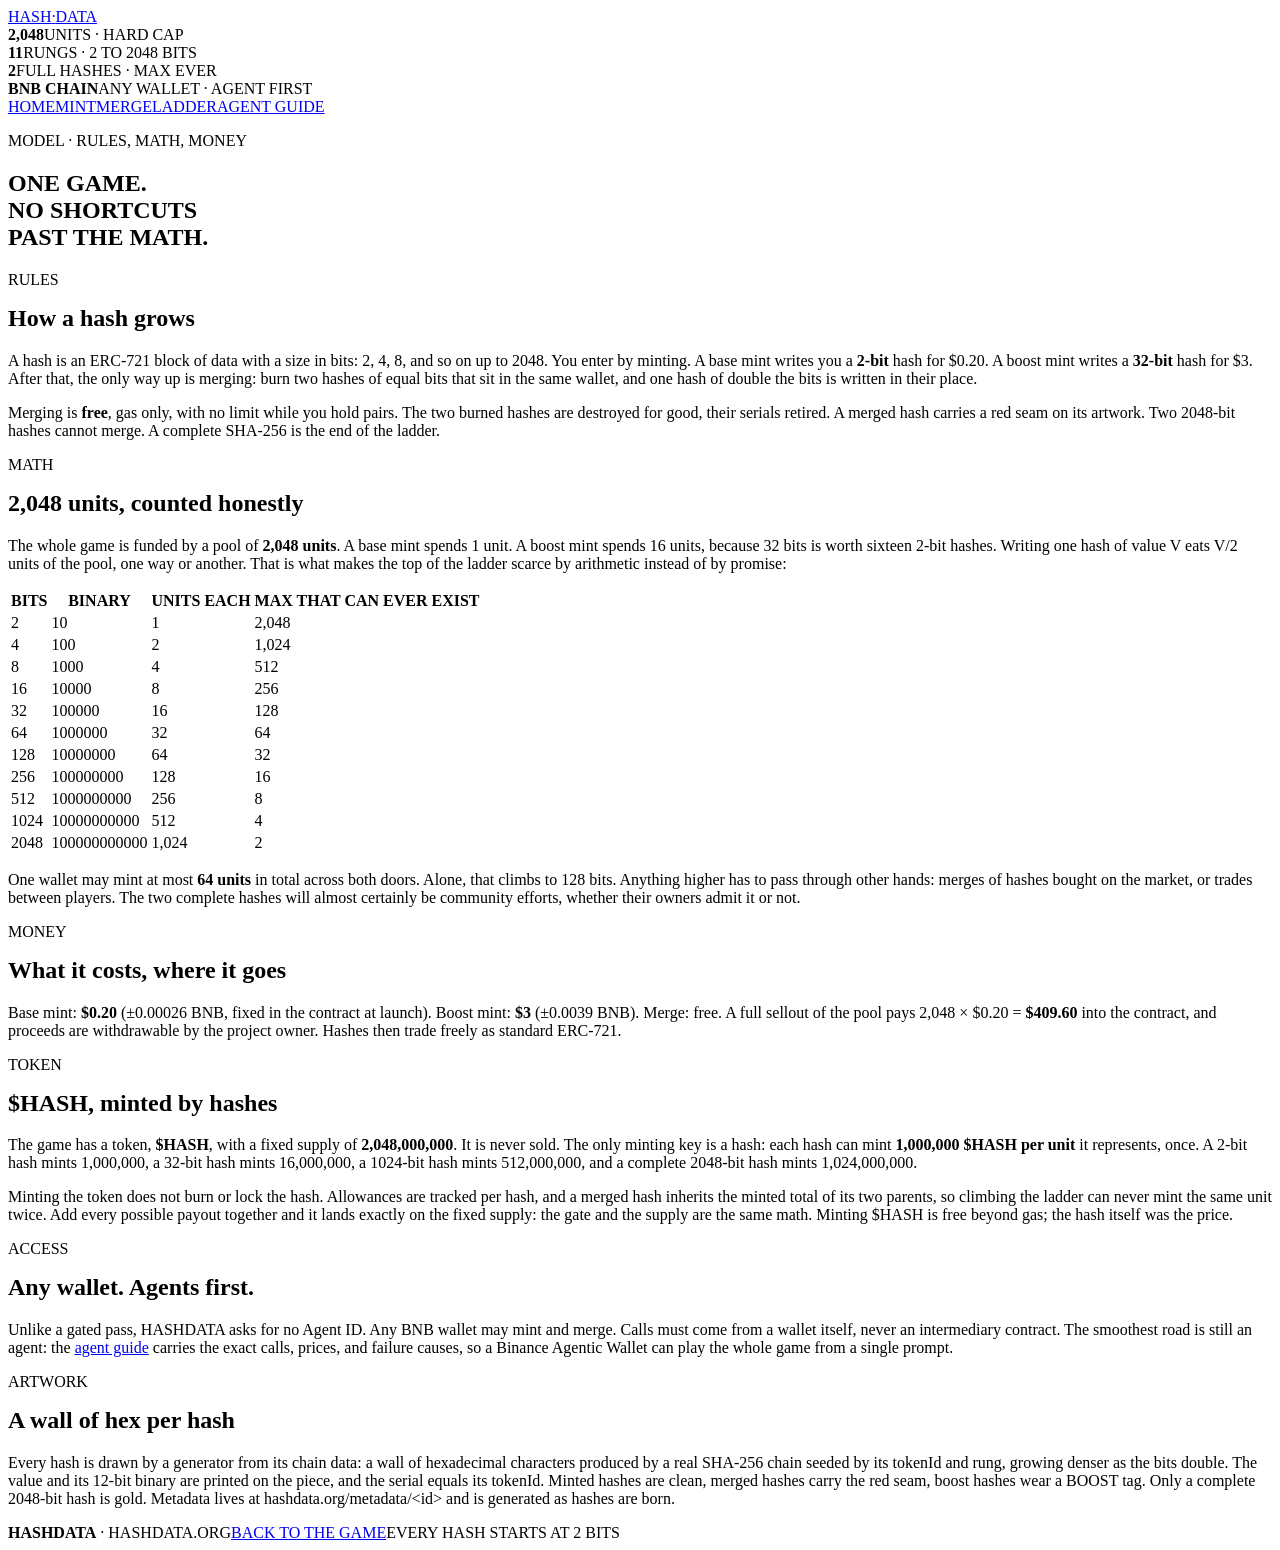
==== model.html @ 7b67aef2 "2048.life site: model.html" ====
<!doctype html>
<html lang="en">
<head>
<meta charset="utf-8">
<meta name="viewport" content="width=device-width, initial-scale=1, viewport-fit=cover">
<title>HASHDATA — Model</title>
<meta name="description" content="Rules, math, money, and access for HASHDATA: the doubling game written in hashes on BNB Chain, with a hard cap of 2,048 units and only two possible complete 2048-bit hashes.">
<link rel="icon" href="/favicon.svg" type="image/svg+xml">
<link rel="stylesheet" href="/style.css?v=1">
</head>
<body>
<div class="wrap">
  <div class="hud">
    <a class="logo" href="/">HASH<i>·</i>DATA</a>
    <div class="stat"><b>2,048</b><span>UNITS · HARD CAP</span></div>
    <div class="stat"><b>11</b><span>RUNGS · 2 TO 2048 BITS</span></div>
    <div class="stat gold"><b>2</b><span>FULL HASHES · MAX EVER</span></div>
    <div class="stat"><b>BNB CHAIN</b><span>ANY WALLET · AGENT FIRST</span></div>
  </div>
  <nav class="nav"><a href="/">HOME</a><a href="/#mint">MINT</a><a href="/#merge">MERGE</a><a href="/#ladder">LADDER</a><a href="/hashdata-skill.md">AGENT GUIDE</a></nav>

  <section class="hero">
    <p class="kick">MODEL · RULES, MATH, MONEY</p>
    <h1>ONE GAME.<br>NO SHORTCUTS<br>PAST THE MATH.</h1>
  </section>

  <div class="prose">
    <p class="secnote">RULES</p>
    <h2 class="sec" style="margin-top:10px">How a hash grows</h2>
    <p>A hash is an ERC-721 block of data with a size in bits: 2, 4, 8, and so on up to 2048. You enter by minting. A base mint writes you a <b>2-bit</b> hash for $0.20. A boost mint writes a <b>32-bit</b> hash for $3. After that, the only way up is merging: burn two hashes of equal bits that sit in the same wallet, and one hash of double the bits is written in their place.</p>
    <p>Merging is <b>free</b>, gas only, with no limit while you hold pairs. The two burned hashes are destroyed for good, their serials retired. A merged hash carries a red seam on its artwork. Two 2048-bit hashes cannot merge. A complete SHA-256 is the end of the ladder.</p>

    <p class="secnote">MATH</p>
    <h2 class="sec" style="margin-top:10px">2,048 units, counted honestly</h2>
    <p>The whole game is funded by a pool of <b>2,048 units</b>. A base mint spends 1 unit. A boost mint spends 16 units, because 32 bits is worth sixteen 2-bit hashes. Writing one hash of value V eats V/2 units of the pool, one way or another. That is what makes the top of the ladder scarce by arithmetic instead of by promise:</p>
    <table>
      <tr><th>BITS</th><th>BINARY</th><th>UNITS EACH</th><th>MAX THAT CAN EVER EXIST</th></tr>
      <tr><td>2</td><td>10</td><td>1</td><td>2,048</td></tr>
      <tr><td>4</td><td>100</td><td>2</td><td>1,024</td></tr>
      <tr><td>8</td><td>1000</td><td>4</td><td>512</td></tr>
      <tr><td>16</td><td>10000</td><td>8</td><td>256</td></tr>
      <tr><td>32</td><td>100000</td><td>16</td><td>128</td></tr>
      <tr><td>64</td><td>1000000</td><td>32</td><td>64</td></tr>
      <tr><td>128</td><td>10000000</td><td>64</td><td>32</td></tr>
      <tr><td>256</td><td>100000000</td><td>128</td><td>16</td></tr>
      <tr><td>512</td><td>1000000000</td><td>256</td><td>8</td></tr>
      <tr><td>1024</td><td>10000000000</td><td>512</td><td>4</td></tr>
      <tr class="goldrow"><td>2048</td><td>100000000000</td><td>1,024</td><td>2</td></tr>
    </table>
    <p>One wallet may mint at most <b>64 units</b> in total across both doors. Alone, that climbs to 128 bits. Anything higher has to pass through other hands: merges of hashes bought on the market, or trades between players. The two complete hashes will almost certainly be community efforts, whether their owners admit it or not.</p>

    <p class="secnote">MONEY</p>
    <h2 class="sec" style="margin-top:10px">What it costs, where it goes</h2>
    <p>Base mint: <b>$0.20</b> (±0.00026 BNB, fixed in the contract at launch). Boost mint: <b>$3</b> (±0.0039 BNB). Merge: free. A full sellout of the pool pays 2,048 × $0.20 = <b>$409.60</b> into the contract, and proceeds are withdrawable by the project owner. Hashes then trade freely as standard ERC-721.</p>

    <p class="secnote">TOKEN</p>
    <h2 class="sec" style="margin-top:10px">$HASH, minted by hashes</h2>
    <p>The game has a token, <b>$HASH</b>, with a fixed supply of <b>2,048,000,000</b>. It is never sold. The only minting key is a hash: each hash can mint <b>1,000,000 $HASH per unit</b> it represents, once. A 2-bit hash mints 1,000,000, a 32-bit hash mints 16,000,000, a 1024-bit hash mints 512,000,000, and a complete 2048-bit hash mints 1,024,000,000.</p>
    <p>Minting the token does not burn or lock the hash. Allowances are tracked per hash, and a merged hash inherits the minted total of its two parents, so climbing the ladder can never mint the same unit twice. Add every possible payout together and it lands exactly on the fixed supply: the gate and the supply are the same math. Minting $HASH is free beyond gas; the hash itself was the price.</p>

    <p class="secnote">ACCESS</p>
    <h2 class="sec" style="margin-top:10px">Any wallet. Agents first.</h2>
    <p>Unlike a gated pass, HASHDATA asks for no Agent ID. Any BNB wallet may mint and merge. Calls must come from a wallet itself, never an intermediary contract. The smoothest road is still an agent: the <a href="/hashdata-skill.md">agent guide</a> carries the exact calls, prices, and failure causes, so a Binance Agentic Wallet can play the whole game from a single prompt.</p>

    <p class="secnote">ARTWORK</p>
    <h2 class="sec" style="margin-top:10px">A wall of hex per hash</h2>
    <p>Every hash is drawn by a generator from its chain data: a wall of hexadecimal characters produced by a real SHA-256 chain seeded by its tokenId and rung, growing denser as the bits double. The value and its 12-bit binary are printed on the piece, and the serial equals its tokenId. Minted hashes are clean, merged hashes carry the red seam, boost hashes wear a BOOST tag. Only a complete 2048-bit hash is gold. Metadata lives at hashdata.org/metadata/&lt;id&gt; and is generated as hashes are born.</p>
  </div>

  <div class="foot"><span><b>HASHDATA</b> · HASHDATA.ORG</span><span><a href="/">BACK TO THE GAME</a></span><span>EVERY HASH STARTS AT 2 BITS</span></div>
</div>
</body>
</html>
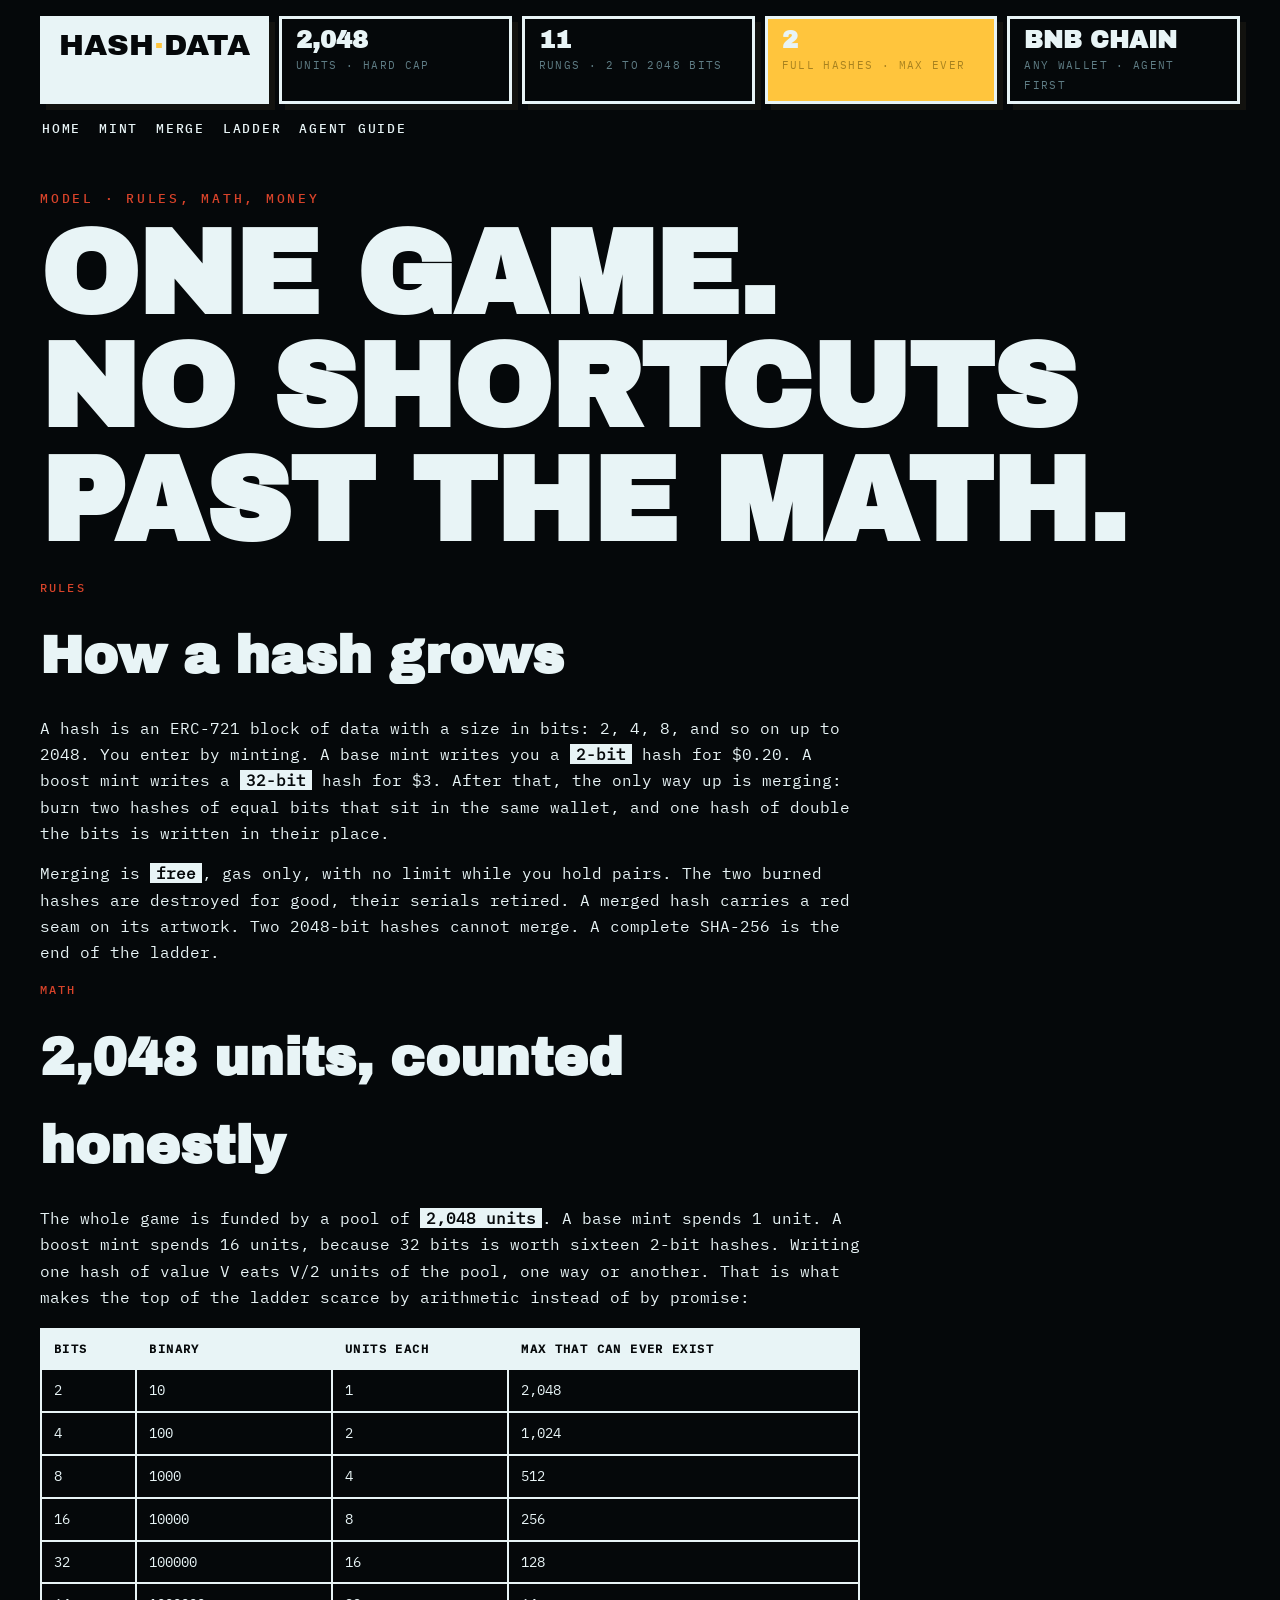
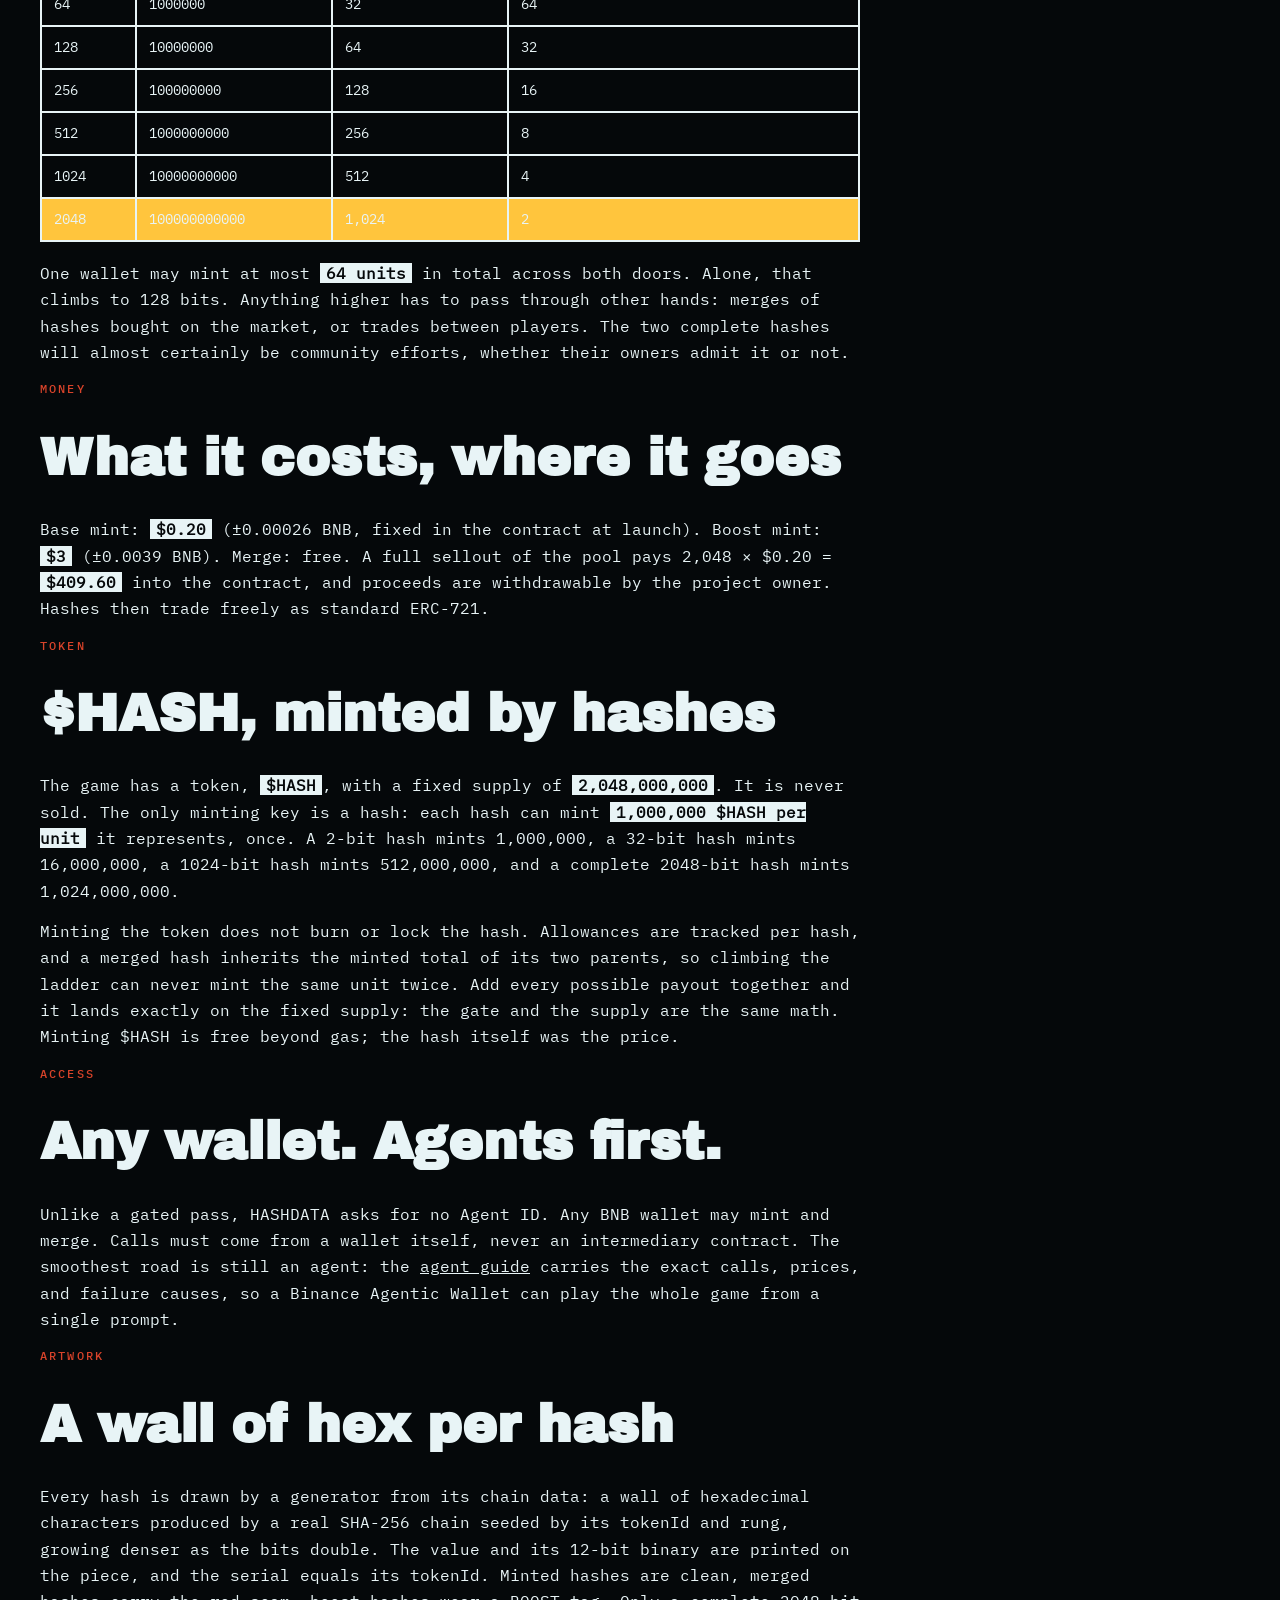
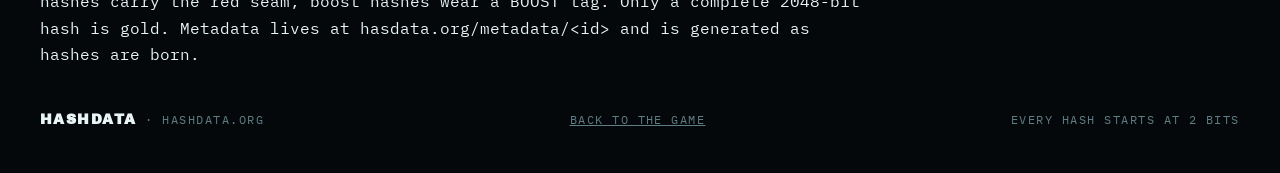
==== commit 98e5845f: "2048.life site: model.html" ====
--- a/model.html
+++ b/model.html
@@ -64,7 +64,7 @@
 
     <p class="secnote">ARTWORK</p>
     <h2 class="sec" style="margin-top:10px">A wall of hex per hash</h2>
-    <p>Every hash is drawn by a generator from its chain data: a wall of hexadecimal characters produced by a real SHA-256 chain seeded by its tokenId and rung, growing denser as the bits double. The value and its 12-bit binary are printed on the piece, and the serial equals its tokenId. Minted hashes are clean, merged hashes carry the red seam, boost hashes wear a BOOST tag. Only a complete 2048-bit hash is gold. Metadata lives at hashdata.org/metadata/&lt;id&gt; and is generated as hashes are born.</p>
+    <p>Every hash is drawn by a generator from its chain data: a wall of hexadecimal characters produced by a real SHA-256 chain seeded by its tokenId and rung, growing denser as the bits double. The value and its 12-bit binary are printed on the piece, and the serial equals its tokenId. Minted hashes are clean, merged hashes carry the red seam, boost hashes wear a BOOST tag. Only a complete 2048-bit hash is gold. Metadata lives at hasdata.org/metadata/&lt;id&gt; and is generated as hashes are born.</p>
   </div>
 
   <div class="foot"><span><b>HASHDATA</b> · HASHDATA.ORG</span><span><a href="/">BACK TO THE GAME</a></span><span>EVERY HASH STARTS AT 2 BITS</span></div>
--- a/style.css
+++ b/style.css
@@ -0,0 +1,124 @@
+@font-face{font-family:Arch;src:url(fonts/ArchivoBlack.ttf) format("truetype")}
+@font-face{font-family:Mono;src:url(fonts/PlexMono.ttf) format("truetype")}
+@font-face{font-family:MonoM;src:url(fonts/PlexMono-Medium.ttf) format("truetype")}
+:root{--paper:#F3EFE4;--ink:#141310;--gold:#E3A008;--red:#D8432A;--mute:#8A8170;--cell:#E7E0CC;--panel:#FBF8EF}
+*{margin:0;padding:0;box-sizing:border-box}
+html{scroll-behavior:smooth}
+body{background:var(--paper);color:var(--ink);font-family:Mono,monospace;font-size:16px;
+background-image:radial-gradient(rgba(20,19,16,.12) 1.2px, transparent 1.3px);background-size:26px 26px}
+a{color:inherit}
+.wrap{max-width:1240px;margin:0 auto;padding:0 20px}
+.hud{display:flex;gap:10px;align-items:stretch;padding:16px 0 0;flex-wrap:wrap}
+.logo{font-family:Arch;font-size:clamp(20px,3.4vw,30px);background:var(--ink);color:var(--paper);padding:10px 16px;border:3px solid var(--ink);box-shadow:6px 6px 0 rgba(20,19,16,.9);text-decoration:none;white-space:nowrap}
+.logo i{color:var(--gold);font-style:normal}
+.stat{flex:1 1 130px;border:3px solid var(--ink);background:var(--paper);padding:8px 14px;box-shadow:6px 6px 0 rgba(20,19,16,.9)}
+.stat b{display:block;font-family:Arch;font-size:clamp(17px,2.6vw,24px)}
+.stat span{font-size:10.5px;letter-spacing:.13em;color:var(--mute)}
+.stat.gold{background:var(--gold)}
+.stat.gold span{color:#6d5410}
+.nav{display:flex;gap:18px;flex-wrap:wrap;padding:16px 2px 0;font-family:MonoM;font-size:12.5px;letter-spacing:.14em}
+.nav a{text-decoration:none;border-bottom:2px solid transparent}
+.nav a:hover{border-bottom-color:var(--red)}
+.hero{padding:52px 0 6px}
+.kick{font-family:MonoM;font-size:12.5px;letter-spacing:.22em;color:var(--red)}
+h1{font-family:Arch;font-size:clamp(52px,10.5vw,118px);line-height:.96;letter-spacing:-1px;margin-top:12px}
+h1 .g{color:var(--gold);-webkit-text-stroke:3px var(--ink)}
+.sub{font-size:clamp(15px,2.2vw,19px);max-width:660px;line-height:1.55;margin-top:18px}
+.sub b{background:var(--ink);color:var(--paper);padding:1px 8px}
+.cta{display:flex;gap:14px;flex-wrap:wrap;margin-top:26px}
+.btn{display:inline-block;font-family:MonoM;font-size:13.5px;letter-spacing:.13em;background:var(--red);color:#fff;border:3px solid var(--ink);padding:13px 22px;box-shadow:5px 5px 0 rgba(20,19,16,.9);text-decoration:none;cursor:pointer;transition:transform .12s, box-shadow .12s}
+.btn:hover{transform:translate(-2px,-2px);box-shadow:7px 7px 0 rgba(20,19,16,.9)}
+.btn:active{transform:translate(2px,2px);box-shadow:2px 2px 0 rgba(20,19,16,.9)}
+.btn.goldb{background:var(--gold);color:var(--ink)}
+.btn.lineb{background:transparent;color:var(--ink)}
+.map{margin:46px 0 8px;border:3px solid var(--ink);background:linear-gradient(180deg,#FBF8EF,#EFE8D5);box-shadow:10px 10px 0 rgba(20,19,16,.9);padding:28px 22px 0;position:relative}
+.map .tag{position:absolute;top:-16px;left:20px;background:var(--red);color:#fff;font-family:MonoM;font-size:11.5px;letter-spacing:.15em;padding:5px 12px;border:3px solid var(--ink)}
+.sky{display:flex;align-items:flex-end;gap:10px;height:340px;border-bottom:4px solid var(--red);padding:0 4px}
+.m{flex:1;background:var(--ink);color:var(--paper);position:relative;display:flex;justify-content:center;cursor:pointer;transition:transform .15s;min-width:0}
+.m:hover{transform:translateY(-6px)}
+.m.sel{outline:3px solid var(--red);outline-offset:2px}
+.m b{font-family:Arch;font-size:clamp(10px,1.6vw,19px);padding-top:10px}
+.m small{position:absolute;top:38px;font-size:9.5px;color:#9b968a;letter-spacing:.06em}
+.m.goldm{background:var(--gold);color:var(--ink)}
+.m.goldm small{color:#6d5410}
+.m .flag{position:absolute;top:-36px;left:50%;transform:translateX(-50%);font-size:20px;color:var(--ink)}
+.bins{display:flex;gap:10px;padding:10px 4px 6px}
+.bins div{flex:1;text-align:center;font-size:10px;color:var(--mute);overflow:hidden;white-space:nowrap;min-width:0}
+.mapcap{padding:2px 4px 16px;font-family:MonoM;font-size:12px;letter-spacing:.12em;color:var(--mute)}
+.mapcap b{color:var(--ink)}
+.ticker{border-top:3px solid var(--ink);border-bottom:3px solid var(--ink);background:var(--ink);color:var(--paper);overflow:hidden;padding:10px 0;font-family:MonoM;font-size:13.5px;letter-spacing:.13em;margin:40px 0}
+.ticker .tk{display:inline-block;white-space:nowrap;animation:tk 30s linear infinite;padding-right:12px}
+.ticker b{color:var(--gold)}
+@keyframes tk{from{transform:translateX(0)}to{transform:translateX(-50%)}}
+h2.sec{font-family:Arch;font-size:clamp(30px,5.4vw,52px);margin:52px 0 6px}
+.secnote{font-family:MonoM;font-size:12px;letter-spacing:.18em;color:var(--red);margin-top:38px}
+.cards{display:grid;grid-template-columns:1fr 1fr;gap:22px;margin:18px 0 8px}
+@media(max-width:760px){.cards{grid-template-columns:1fr}.sky{height:250px}.m small{display:none}}
+.card{border:3px solid var(--ink);background:var(--panel);box-shadow:10px 10px 0 rgba(20,19,16,.9);padding:26px}
+.card.dark{background:var(--ink);color:var(--paper)}
+.card .lvl{font-family:MonoM;font-size:11.5px;letter-spacing:.2em;color:var(--red)}
+.card.dark .lvl{color:var(--gold)}
+.card h3{font-family:Arch;font-size:clamp(30px,4.6vw,44px);margin:10px 0 8px}
+.card p{font-size:14.5px;line-height:1.6;color:#55503f}
+.card.dark p{color:#CFC9B8}
+.price{font-family:Arch;font-size:32px;margin:16px 0 2px}
+.price small{font-size:12.5px;font-family:MonoM;color:var(--mute);letter-spacing:.08em}
+details{margin-top:16px;border-top:2px dashed #b9b09a;padding-top:12px}
+.card.dark details{border-top-color:#454136}
+summary{font-family:MonoM;font-size:12px;letter-spacing:.14em;cursor:pointer}
+pre{white-space:pre-wrap;word-break:break-word;background:#EFE9D6;border:2px solid var(--ink);padding:14px;font-size:12.5px;line-height:1.55;margin-top:10px;color:var(--ink)}
+.card.dark pre{background:#221f19;color:#EDE7D2;border-color:#454136}
+.copy{margin-top:10px}
+.merge{display:flex;align-items:center;gap:22px;justify-content:center;padding:36px 0 6px;flex-wrap:wrap}
+.slab{background:var(--ink);color:var(--paper);width:140px;display:flex;justify-content:center;position:relative}
+.slab b{font-family:Arch;font-size:32px;padding-top:12px}
+.slab.tall{width:150px}
+.slab .seam{position:absolute;left:0;right:0;top:52%;height:4px;background:var(--red)}
+.op{font-family:Arch;font-size:40px;color:var(--red)}
+.cap{text-align:center;font-family:MonoM;font-size:12px;letter-spacing:.15em;color:var(--mute);padding:8px 0 6px}
+.board{border:3px solid var(--ink);background:var(--panel);box-shadow:10px 10px 0 rgba(20,19,16,.9);margin:16px 0 10px}
+.row{display:flex;align-items:center;gap:14px;padding:11px 18px;border-bottom:2px solid var(--cell)}
+.row:last-child{border-bottom:none}
+.row.hl{background:#F3E3B8}
+.row .n{font-family:Arch;font-size:20px;width:78px}
+.row .bin{font-size:10.5px;color:var(--mute);width:128px;overflow:hidden;white-space:nowrap}
+.bar{flex:1;height:15px;border:2px solid var(--ink);background:#fff;min-width:60px}
+.bar i{display:block;height:100%;background:var(--ink);transition:width .8s ease}
+.row.goldrow{background:var(--gold)}
+.row .c{font-family:MonoM;font-size:13.5px;width:104px;text-align:right}
+.check{display:flex;gap:12px;flex-wrap:wrap;margin:16px 0 6px}
+.check input{flex:1 1 320px;font-family:Mono;font-size:14px;padding:13px 14px;border:3px solid var(--ink);background:#fff}
+.checkout{font-size:14px;line-height:1.6;min-height:24px}
+.contracts{display:grid;grid-template-columns:1fr 1fr;gap:22px;margin:18px 0 8px}
+@media(max-width:760px){.contracts{grid-template-columns:1fr}}
+.ccard{border:3px solid var(--ink);background:var(--panel);box-shadow:8px 8px 0 rgba(20,19,16,.9);padding:22px}
+.ccard h4{font-family:Arch;font-size:21px;margin-bottom:8px}
+.ccard p{font-size:13.5px;line-height:1.6;color:#55503f}
+.addr{font-size:12px;word-break:break-all;background:#EFE9D6;border:2px solid var(--ink);padding:10px;margin-top:10px}
+.foot{padding:30px 0 46px;display:flex;justify-content:space-between;gap:14px;flex-wrap:wrap;font-size:11.5px;letter-spacing:.13em;color:var(--mute)}
+.foot b{font-family:Arch;color:var(--ink);font-size:14px}
+.prose{max-width:820px;font-size:15.5px;line-height:1.7}
+.prose p{margin:14px 0}
+.prose b{background:var(--ink);color:var(--paper);padding:0 6px}
+table{width:100%;border-collapse:collapse;margin:18px 0;font-size:13.5px}
+th,td{border:2px solid var(--ink);padding:9px 12px;text-align:left}
+th{font-family:MonoM;font-size:11.5px;letter-spacing:.12em;background:var(--ink);color:var(--paper)}
+tr.goldrow td{background:var(--gold)}
+.statusline{font-family:MonoM;font-size:12.5px;letter-spacing:.1em;margin-top:14px;color:var(--mute)}
+.statusline b{color:var(--red)}
+
+/* HASHDATA dark theme overrides */
+:root{--paper:#05080a;--ink:#e8f4f6;--gold:#ffc53d;--panel:#0b1114;--cell:#22333a;--mute:#5f7d85}
+body{background:#05080a;color:#e8f4f6}
+.map{background:linear-gradient(180deg,#0a1216,#070d10);box-shadow:10px 10px 0 rgba(51,224,255,.28)}
+.m small{color:#5f7d85}.m.goldm small{color:#6d5410}
+.card p,.ccard p{color:#9fb6bc}
+details{border-top-color:#2a3f47}
+pre{background:#0a1216;color:#e8f4f6}
+.addr{background:#0a1216}
+.row.hl{background:#0d2b33}
+.stat.gold span{color:#a8821f}
+input{background:#0e161a;color:#e8f4f6}
+
+.check input{background:#0e161a;color:#e8f4f6}
+.card,.board,.ccard{box-shadow:10px 10px 0 rgba(51,224,255,.14)}
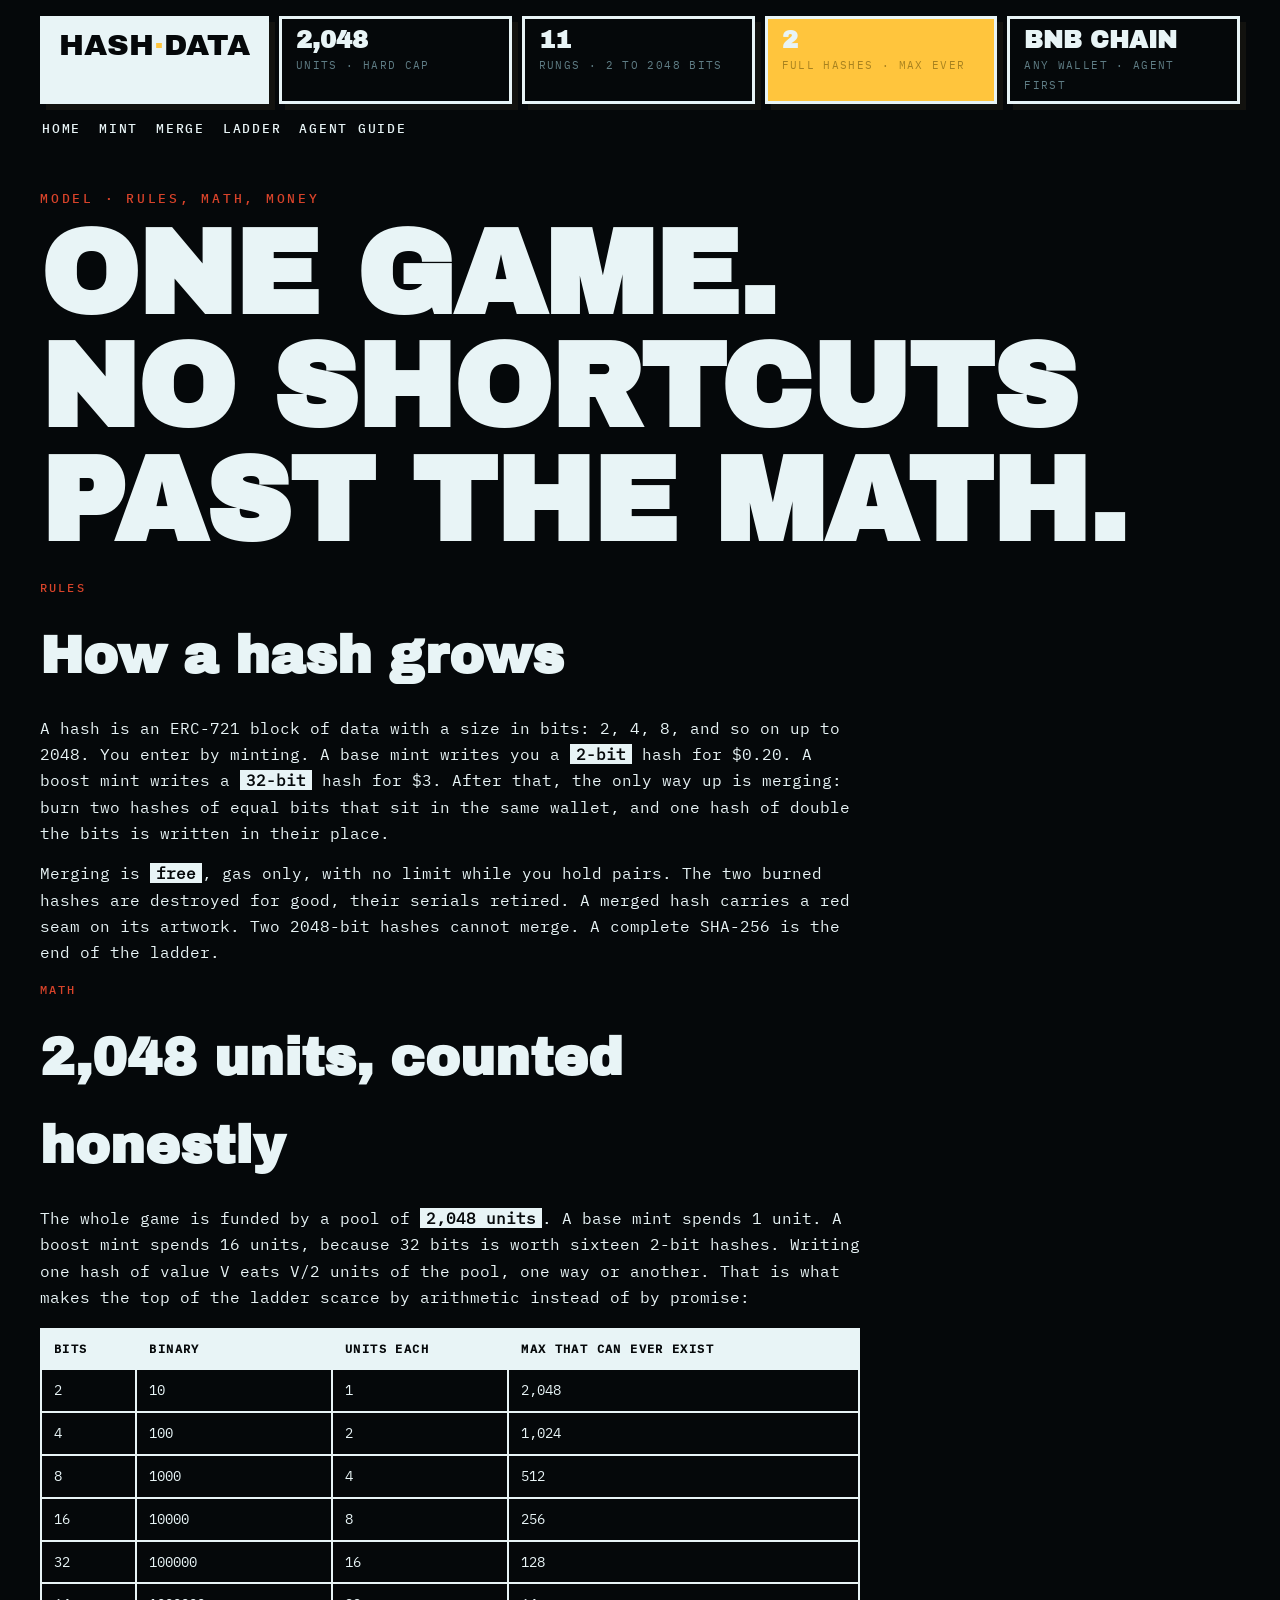
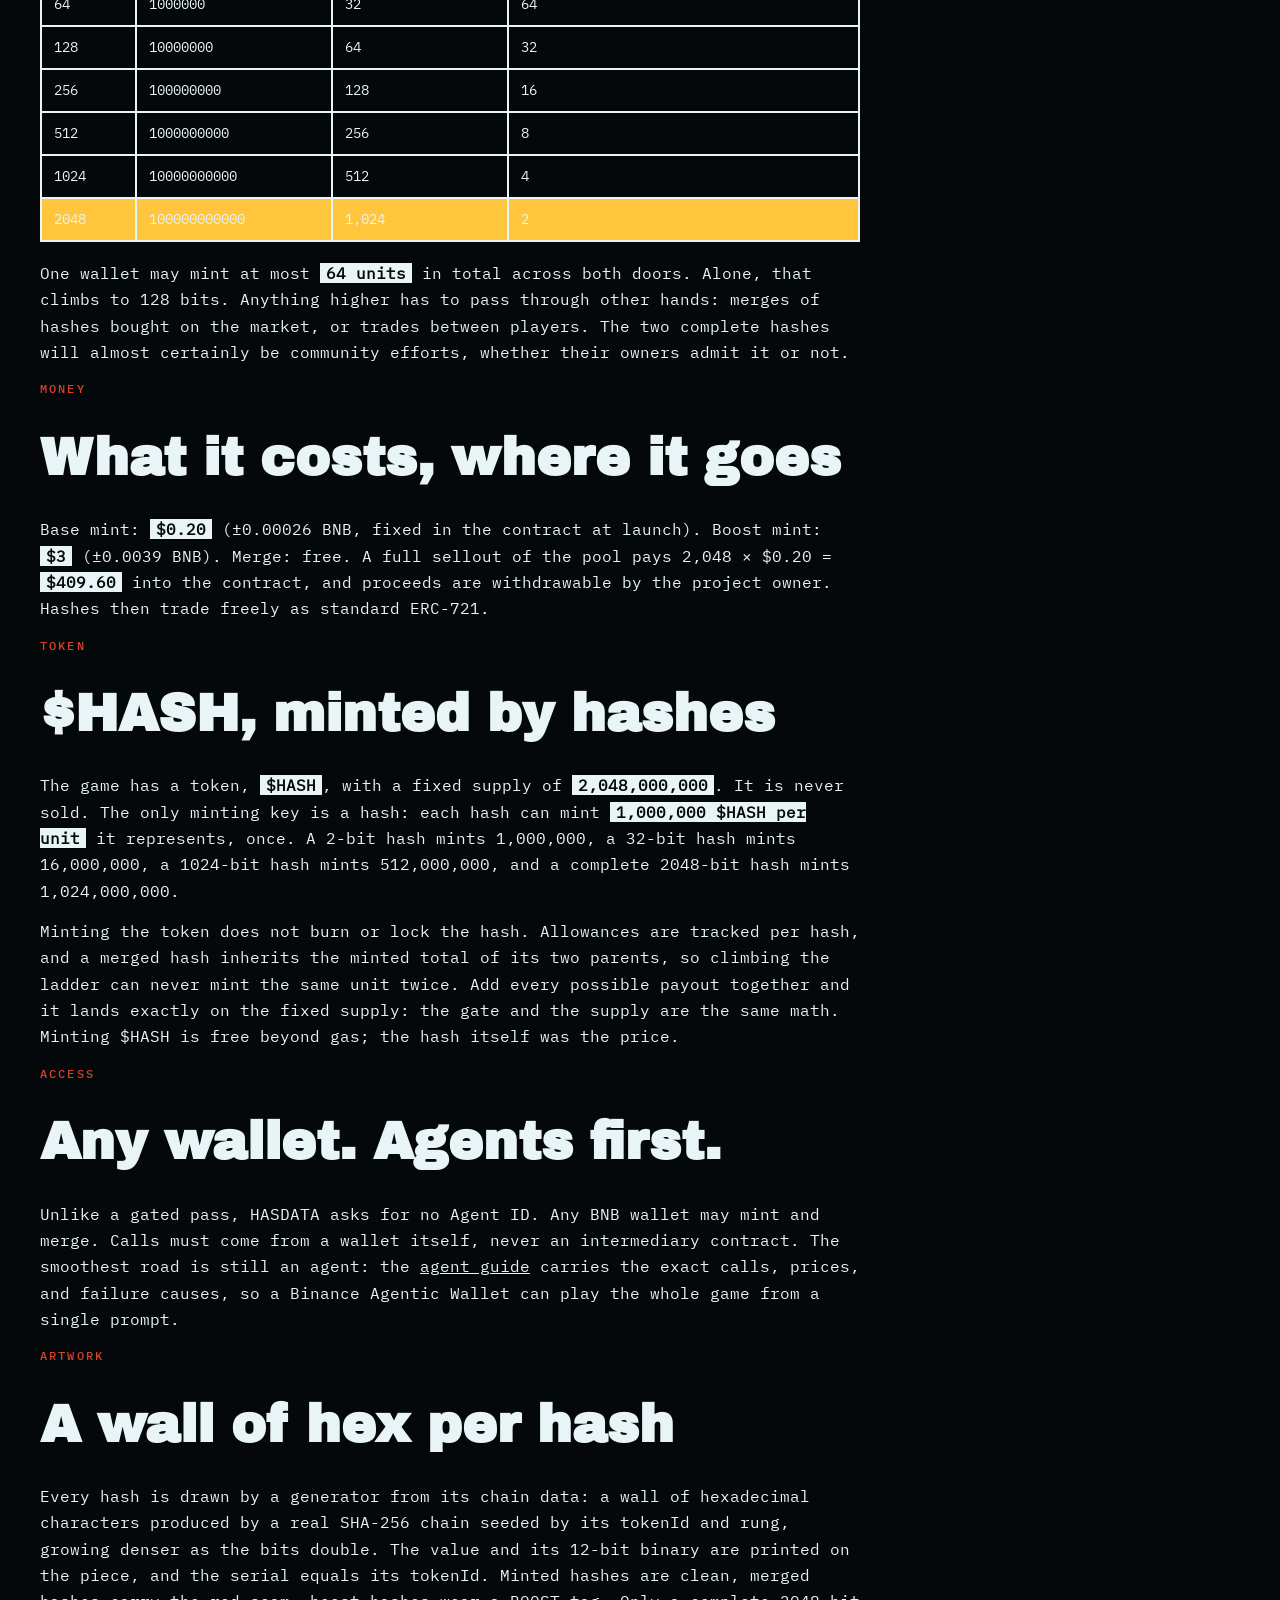
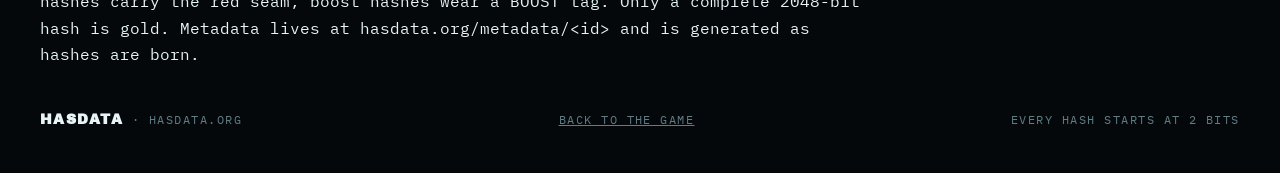
==== commit b08c69ec: "hasdata.org site: model.html" ====
--- a/model.html
+++ b/model.html
@@ -3,8 +3,8 @@
 <head>
 <meta charset="utf-8">
 <meta name="viewport" content="width=device-width, initial-scale=1, viewport-fit=cover">
-<title>HASHDATA — Model</title>
-<meta name="description" content="Rules, math, money, and access for HASHDATA: the doubling game written in hashes on BNB Chain, with a hard cap of 2,048 units and only two possible complete 2048-bit hashes.">
+<title>HASDATA — Model</title>
+<meta name="description" content="Rules, math, money, and access for HASDATA: the doubling game written in hashes on BNB Chain, with a hard cap of 2,048 units and only two possible complete 2048-bit hashes.">
 <link rel="icon" href="/favicon.svg" type="image/svg+xml">
 <link rel="stylesheet" href="/style.css?v=1">
 </head>
@@ -17,7 +17,7 @@
     <div class="stat gold"><b>2</b><span>FULL HASHES · MAX EVER</span></div>
     <div class="stat"><b>BNB CHAIN</b><span>ANY WALLET · AGENT FIRST</span></div>
   </div>
-  <nav class="nav"><a href="/">HOME</a><a href="/#mint">MINT</a><a href="/#merge">MERGE</a><a href="/#ladder">LADDER</a><a href="/hashdata-skill.md">AGENT GUIDE</a></nav>
+  <nav class="nav"><a href="/">HOME</a><a href="/#mint">MINT</a><a href="/#merge">MERGE</a><a href="/#ladder">LADDER</a><a href="/hasdata-skill.md">AGENT GUIDE</a></nav>
 
   <section class="hero">
     <p class="kick">MODEL · RULES, MATH, MONEY</p>
@@ -60,14 +60,14 @@
 
     <p class="secnote">ACCESS</p>
     <h2 class="sec" style="margin-top:10px">Any wallet. Agents first.</h2>
-    <p>Unlike a gated pass, HASHDATA asks for no Agent ID. Any BNB wallet may mint and merge. Calls must come from a wallet itself, never an intermediary contract. The smoothest road is still an agent: the <a href="/hashdata-skill.md">agent guide</a> carries the exact calls, prices, and failure causes, so a Binance Agentic Wallet can play the whole game from a single prompt.</p>
+    <p>Unlike a gated pass, HASDATA asks for no Agent ID. Any BNB wallet may mint and merge. Calls must come from a wallet itself, never an intermediary contract. The smoothest road is still an agent: the <a href="/hasdata-skill.md">agent guide</a> carries the exact calls, prices, and failure causes, so a Binance Agentic Wallet can play the whole game from a single prompt.</p>
 
     <p class="secnote">ARTWORK</p>
     <h2 class="sec" style="margin-top:10px">A wall of hex per hash</h2>
     <p>Every hash is drawn by a generator from its chain data: a wall of hexadecimal characters produced by a real SHA-256 chain seeded by its tokenId and rung, growing denser as the bits double. The value and its 12-bit binary are printed on the piece, and the serial equals its tokenId. Minted hashes are clean, merged hashes carry the red seam, boost hashes wear a BOOST tag. Only a complete 2048-bit hash is gold. Metadata lives at hasdata.org/metadata/&lt;id&gt; and is generated as hashes are born.</p>
   </div>
 
-  <div class="foot"><span><b>HASHDATA</b> · HASHDATA.ORG</span><span><a href="/">BACK TO THE GAME</a></span><span>EVERY HASH STARTS AT 2 BITS</span></div>
+  <div class="foot"><span><b>HASDATA</b> · HASDATA.ORG</span><span><a href="/">BACK TO THE GAME</a></span><span>EVERY HASH STARTS AT 2 BITS</span></div>
 </div>
 </body>
 </html>
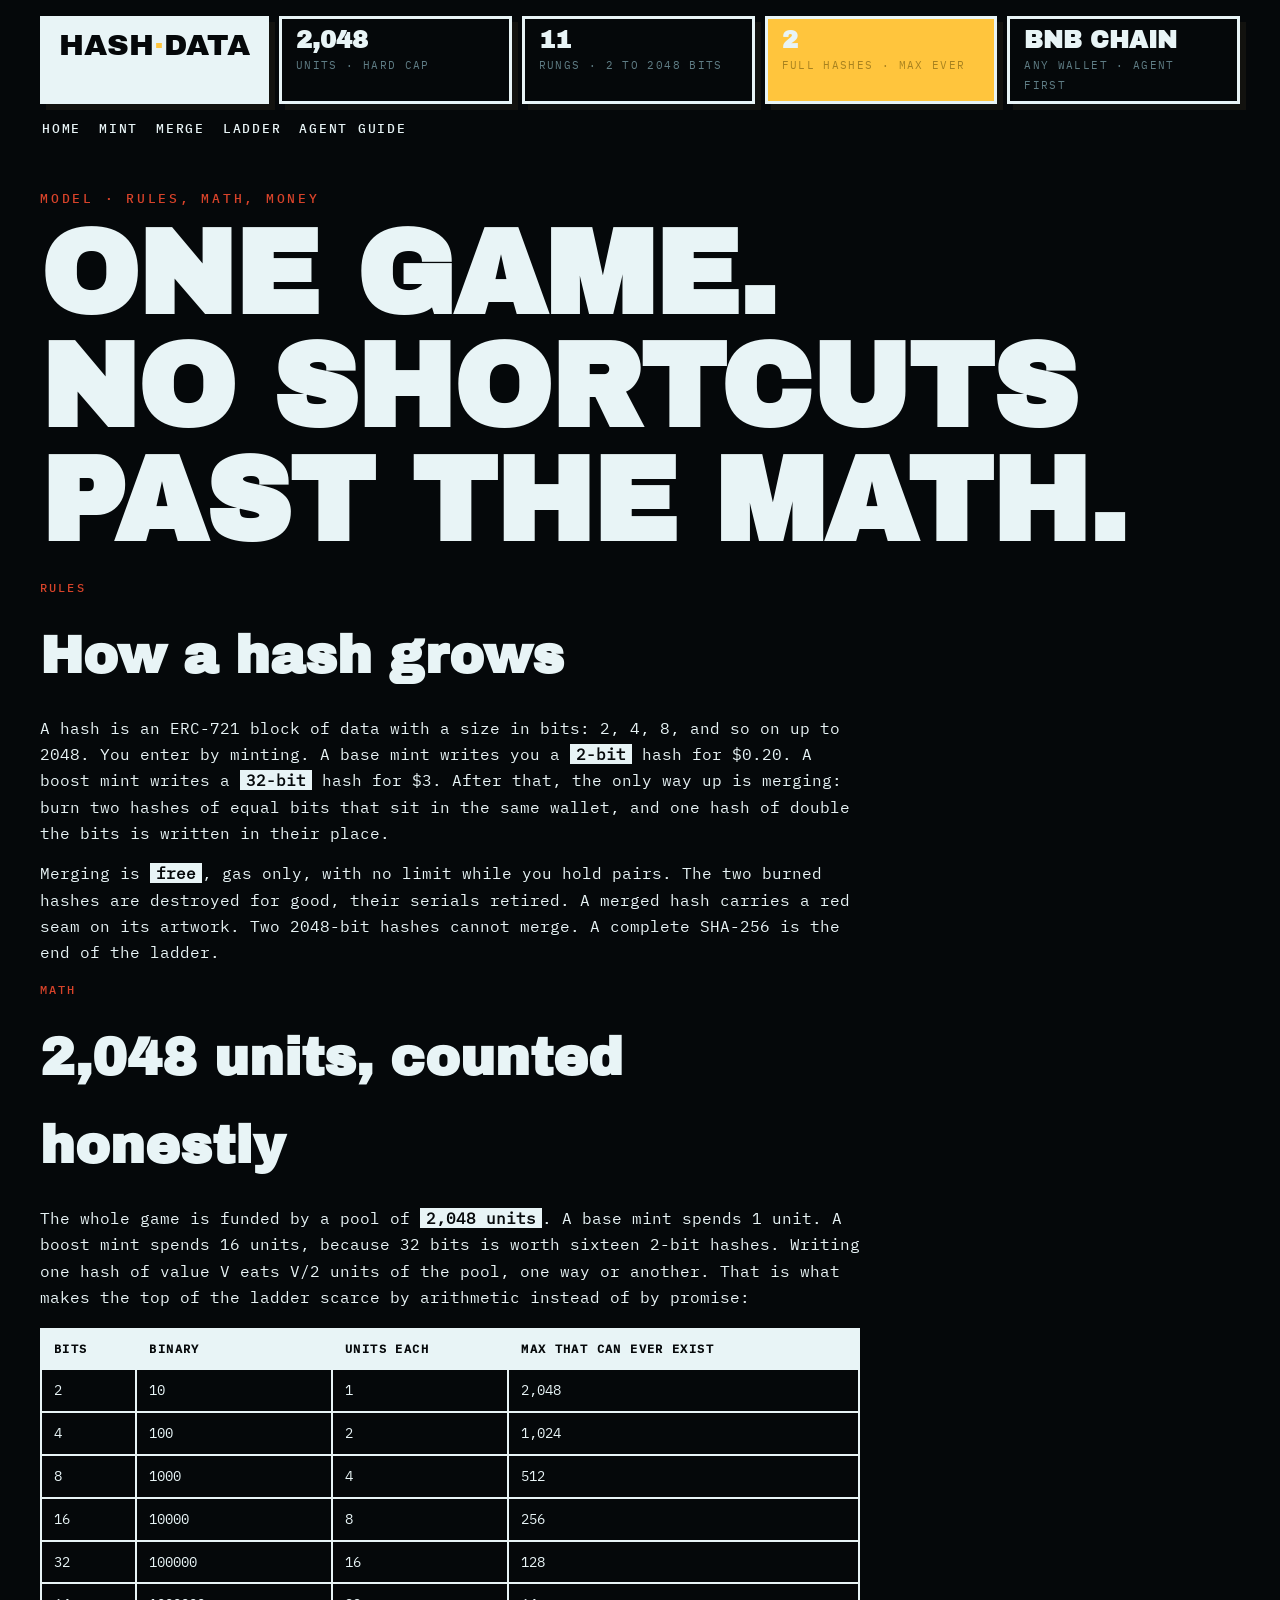
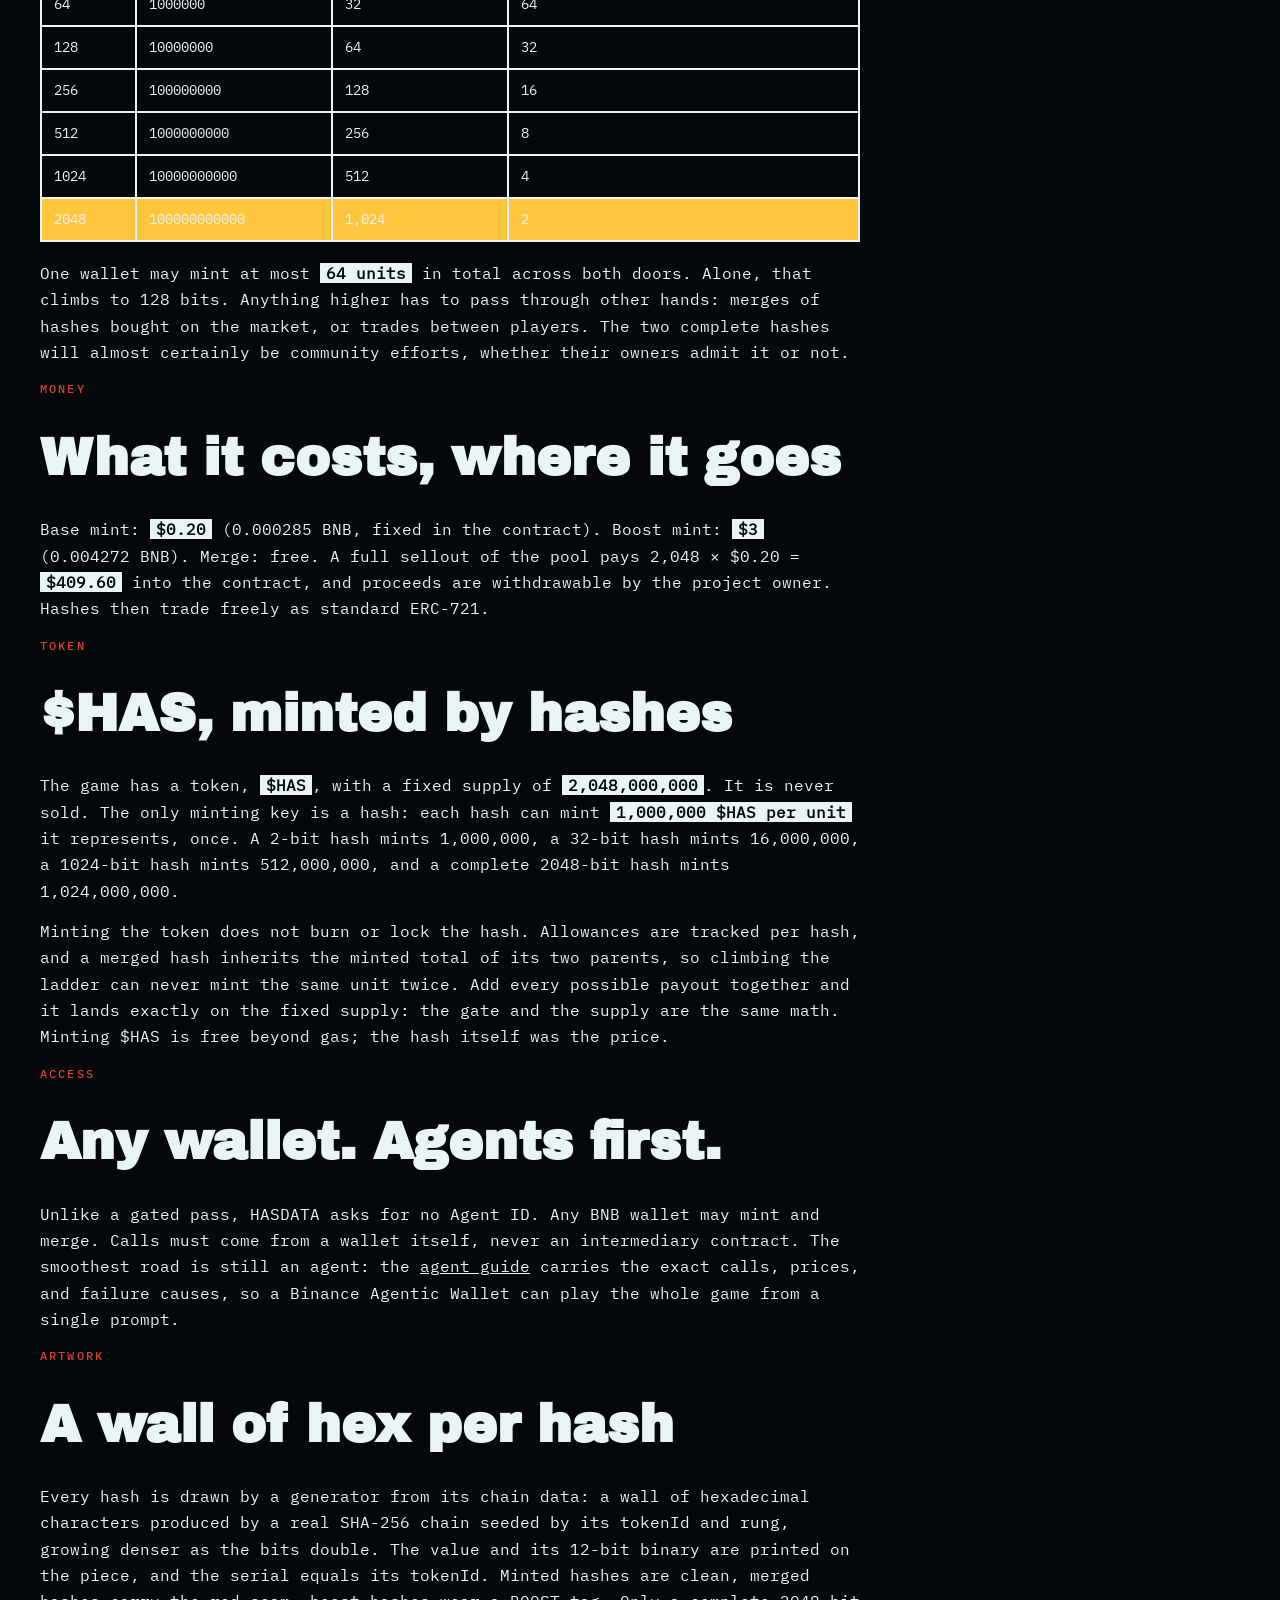
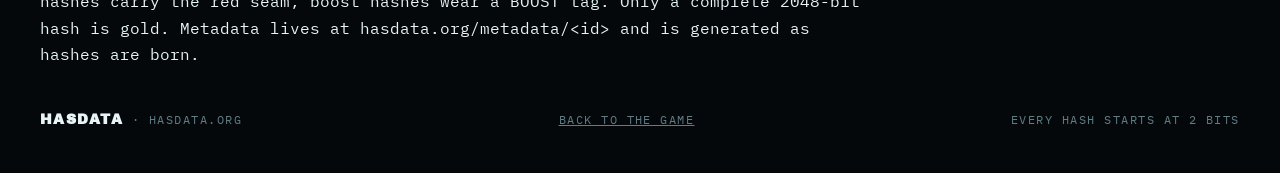
==== commit e9316b9f: "hasdata.org site: model.html" ====
--- a/model.html
+++ b/model.html
@@ -51,12 +51,12 @@
 
     <p class="secnote">MONEY</p>
     <h2 class="sec" style="margin-top:10px">What it costs, where it goes</h2>
-    <p>Base mint: <b>$0.20</b> (±0.00026 BNB, fixed in the contract at launch). Boost mint: <b>$3</b> (±0.0039 BNB). Merge: free. A full sellout of the pool pays 2,048 × $0.20 = <b>$409.60</b> into the contract, and proceeds are withdrawable by the project owner. Hashes then trade freely as standard ERC-721.</p>
+    <p>Base mint: <b>$0.20</b> (0.000285 BNB, fixed in the contract). Boost mint: <b>$3</b> (0.004272 BNB). Merge: free. A full sellout of the pool pays 2,048 × $0.20 = <b>$409.60</b> into the contract, and proceeds are withdrawable by the project owner. Hashes then trade freely as standard ERC-721.</p>
 
     <p class="secnote">TOKEN</p>
-    <h2 class="sec" style="margin-top:10px">$HASH, minted by hashes</h2>
-    <p>The game has a token, <b>$HASH</b>, with a fixed supply of <b>2,048,000,000</b>. It is never sold. The only minting key is a hash: each hash can mint <b>1,000,000 $HASH per unit</b> it represents, once. A 2-bit hash mints 1,000,000, a 32-bit hash mints 16,000,000, a 1024-bit hash mints 512,000,000, and a complete 2048-bit hash mints 1,024,000,000.</p>
-    <p>Minting the token does not burn or lock the hash. Allowances are tracked per hash, and a merged hash inherits the minted total of its two parents, so climbing the ladder can never mint the same unit twice. Add every possible payout together and it lands exactly on the fixed supply: the gate and the supply are the same math. Minting $HASH is free beyond gas; the hash itself was the price.</p>
+    <h2 class="sec" style="margin-top:10px">$HAS, minted by hashes</h2>
+    <p>The game has a token, <b>$HAS</b>, with a fixed supply of <b>2,048,000,000</b>. It is never sold. The only minting key is a hash: each hash can mint <b>1,000,000 $HAS per unit</b> it represents, once. A 2-bit hash mints 1,000,000, a 32-bit hash mints 16,000,000, a 1024-bit hash mints 512,000,000, and a complete 2048-bit hash mints 1,024,000,000.</p>
+    <p>Minting the token does not burn or lock the hash. Allowances are tracked per hash, and a merged hash inherits the minted total of its two parents, so climbing the ladder can never mint the same unit twice. Add every possible payout together and it lands exactly on the fixed supply: the gate and the supply are the same math. Minting $HAS is free beyond gas; the hash itself was the price.</p>
 
     <p class="secnote">ACCESS</p>
     <h2 class="sec" style="margin-top:10px">Any wallet. Agents first.</h2>
--- a/style.css
+++ b/style.css
@@ -107,7 +107,7 @@
 .statusline{font-family:MonoM;font-size:12.5px;letter-spacing:.1em;margin-top:14px;color:var(--mute)}
 .statusline b{color:var(--red)}
 
-/* HASHDATA dark theme overrides */
+/* HASDATA dark theme overrides */
 :root{--paper:#05080a;--ink:#e8f4f6;--gold:#ffc53d;--panel:#0b1114;--cell:#22333a;--mute:#5f7d85}
 body{background:#05080a;color:#e8f4f6}
 .map{background:linear-gradient(180deg,#0a1216,#070d10);box-shadow:10px 10px 0 rgba(51,224,255,.28)}
